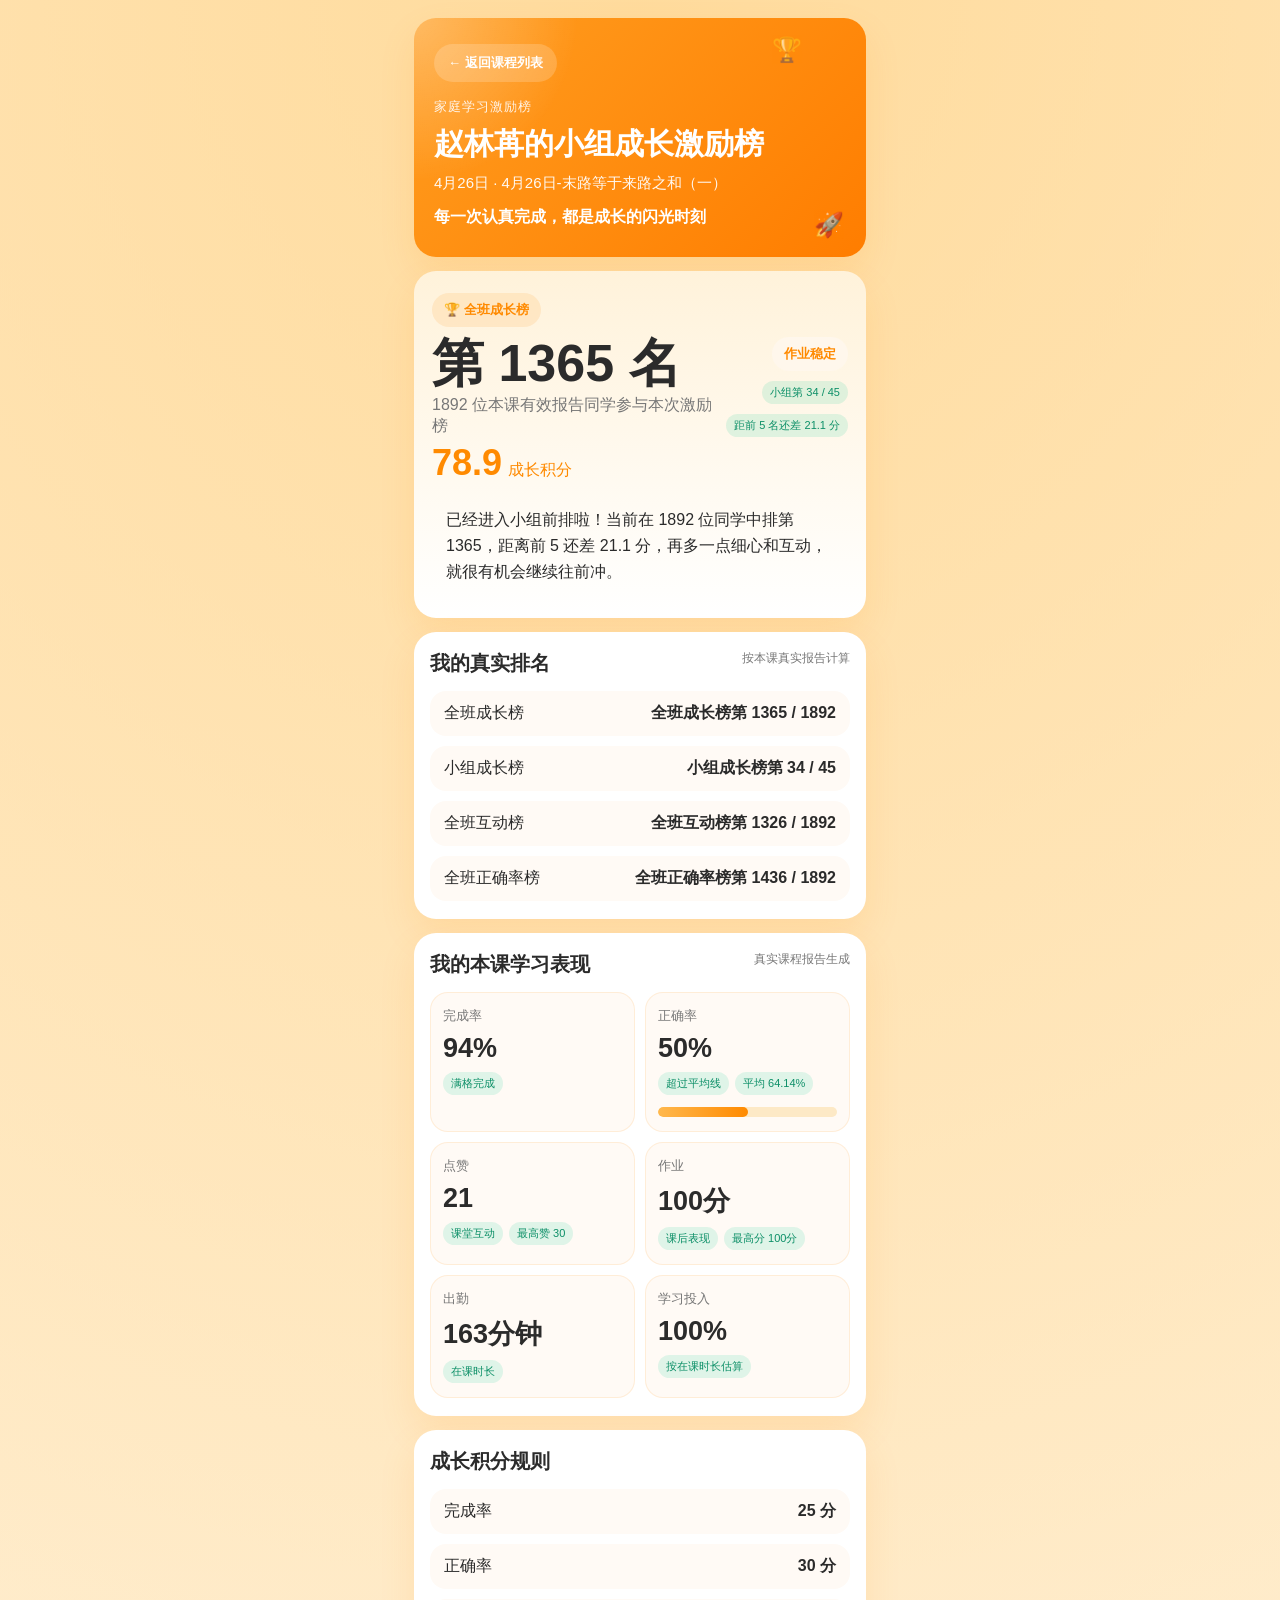
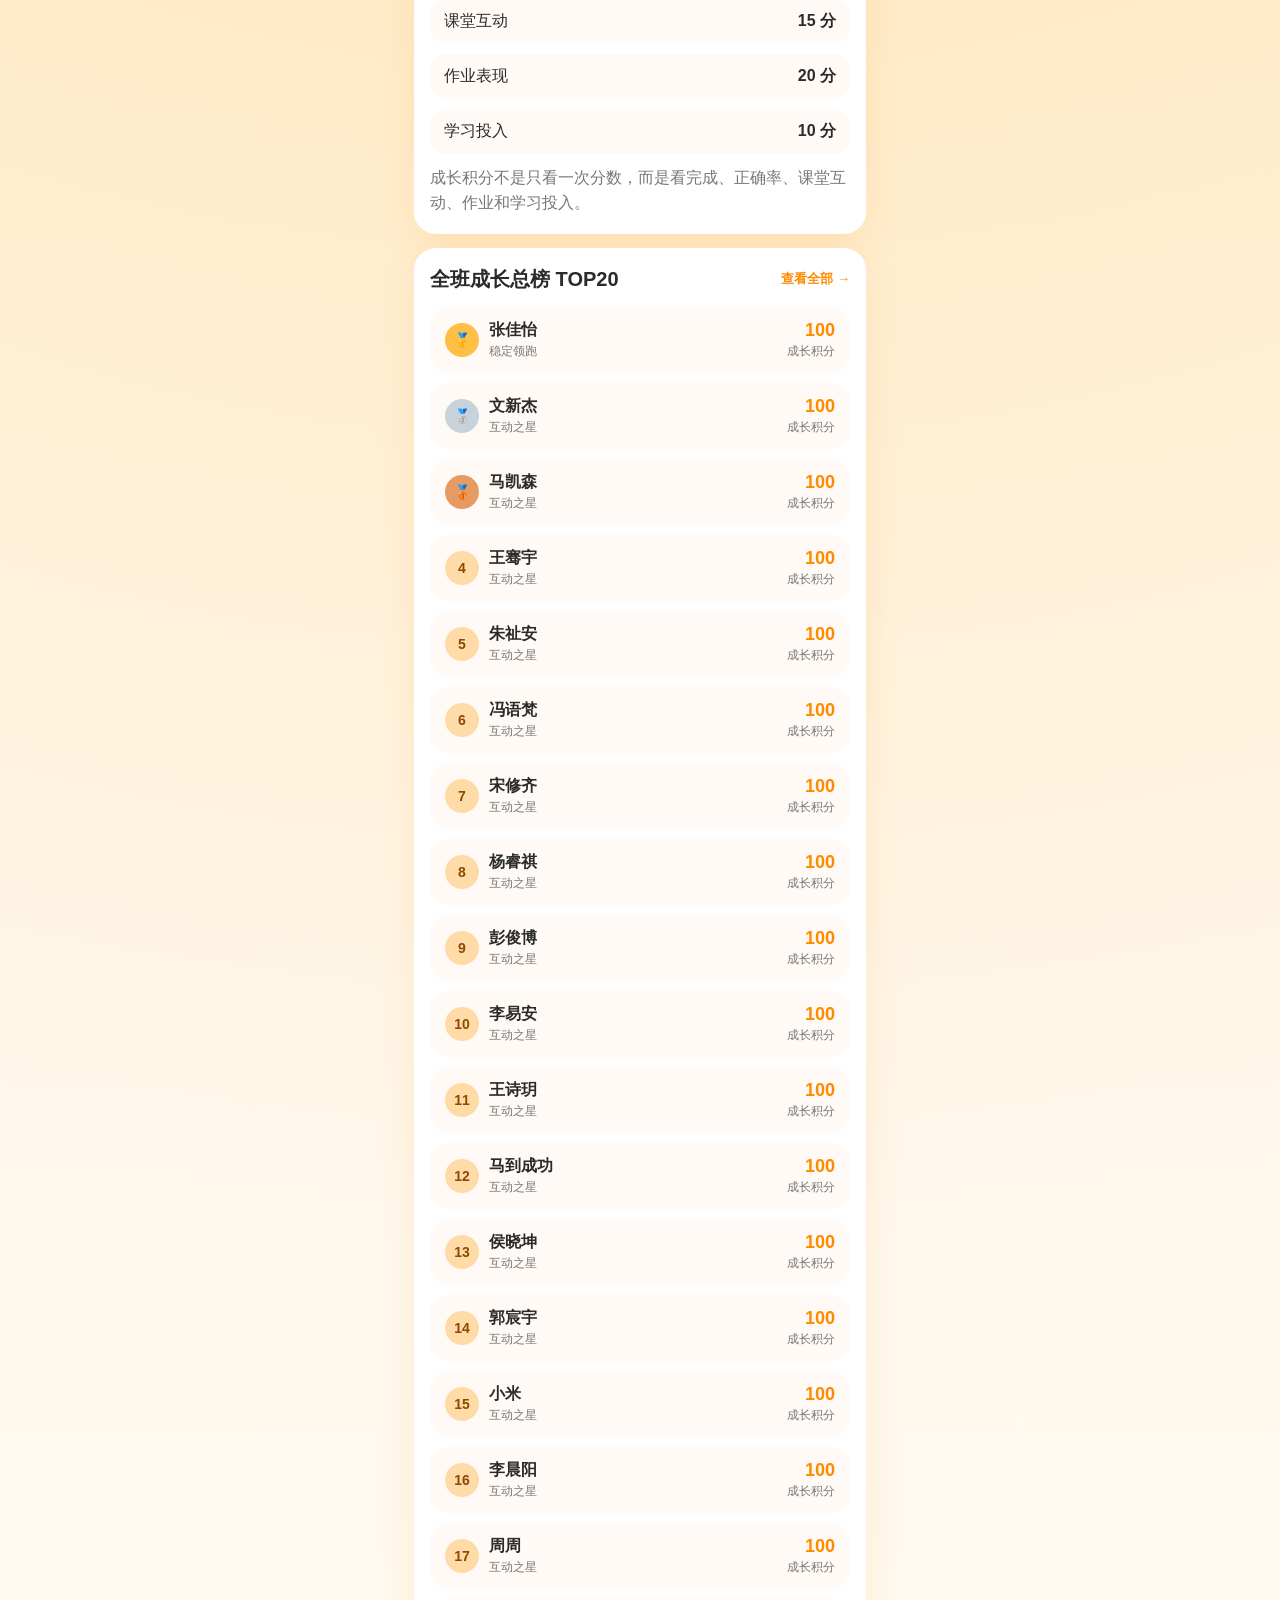
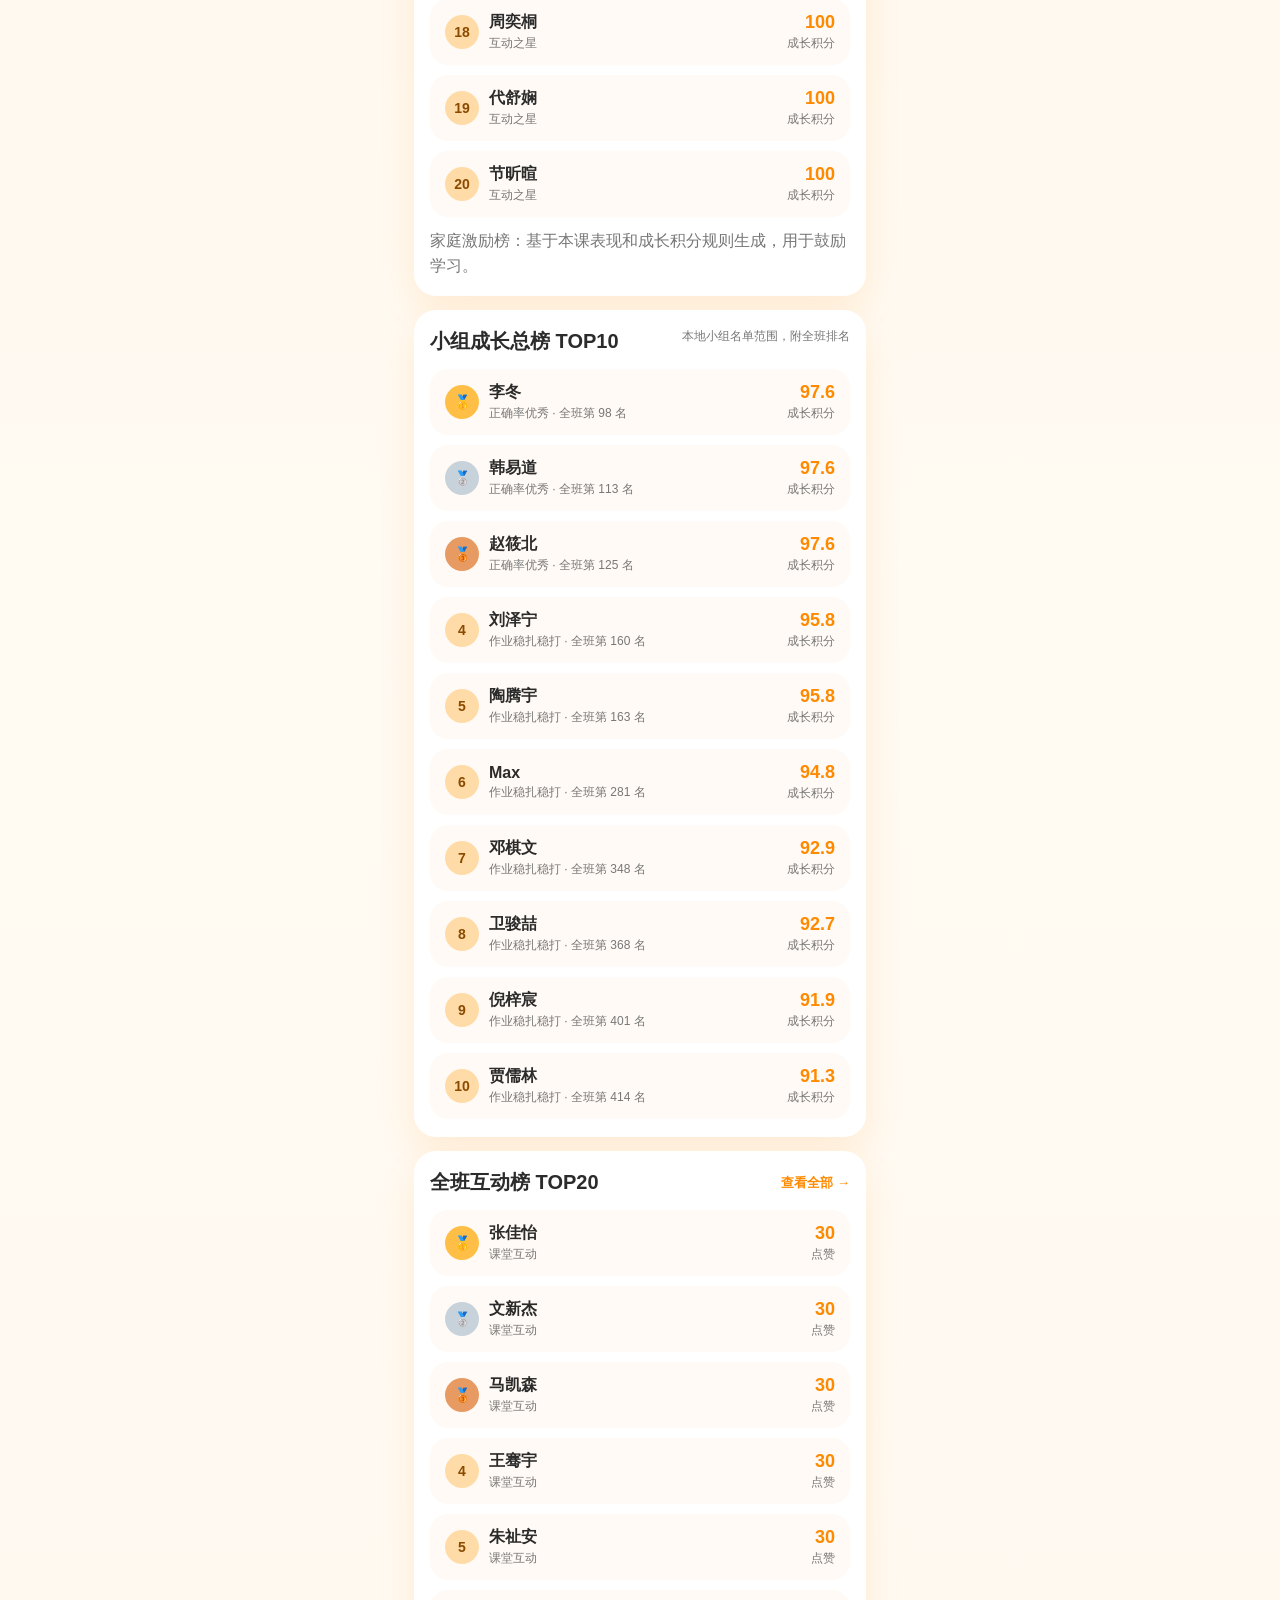
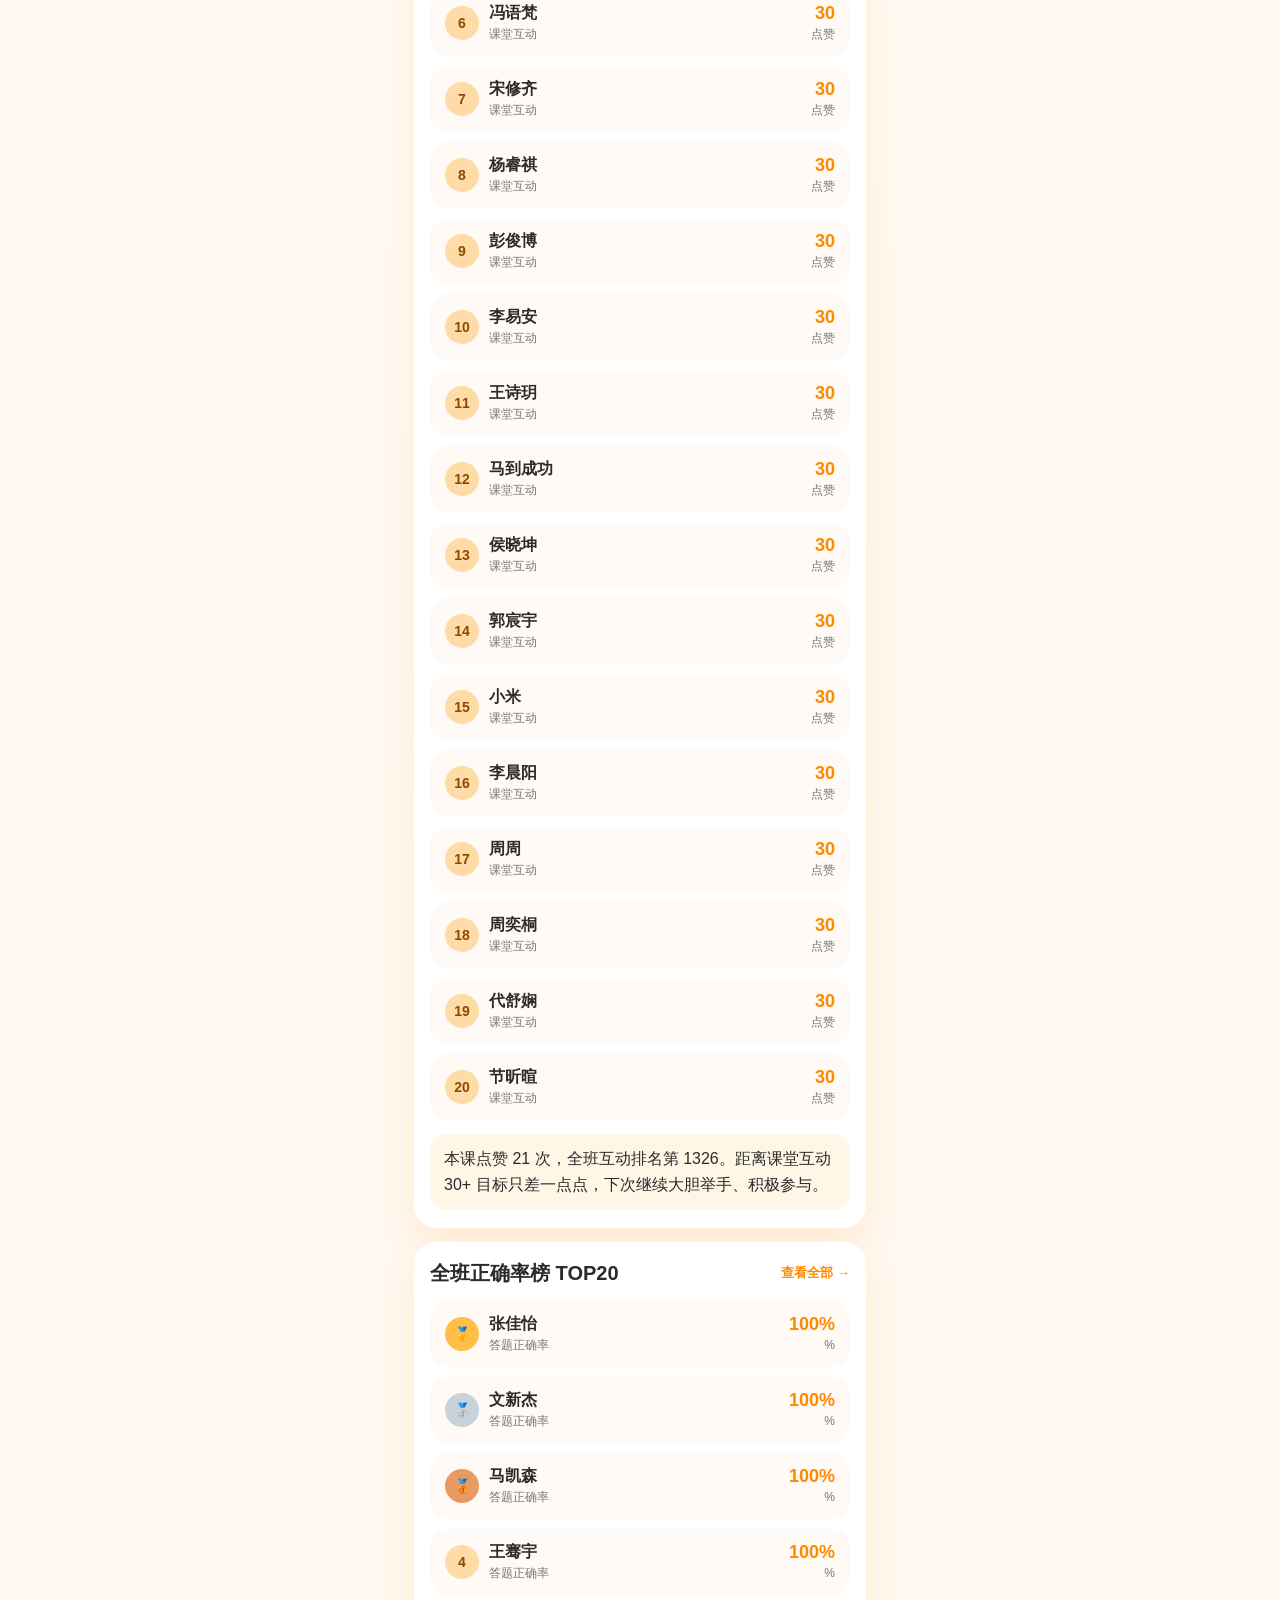
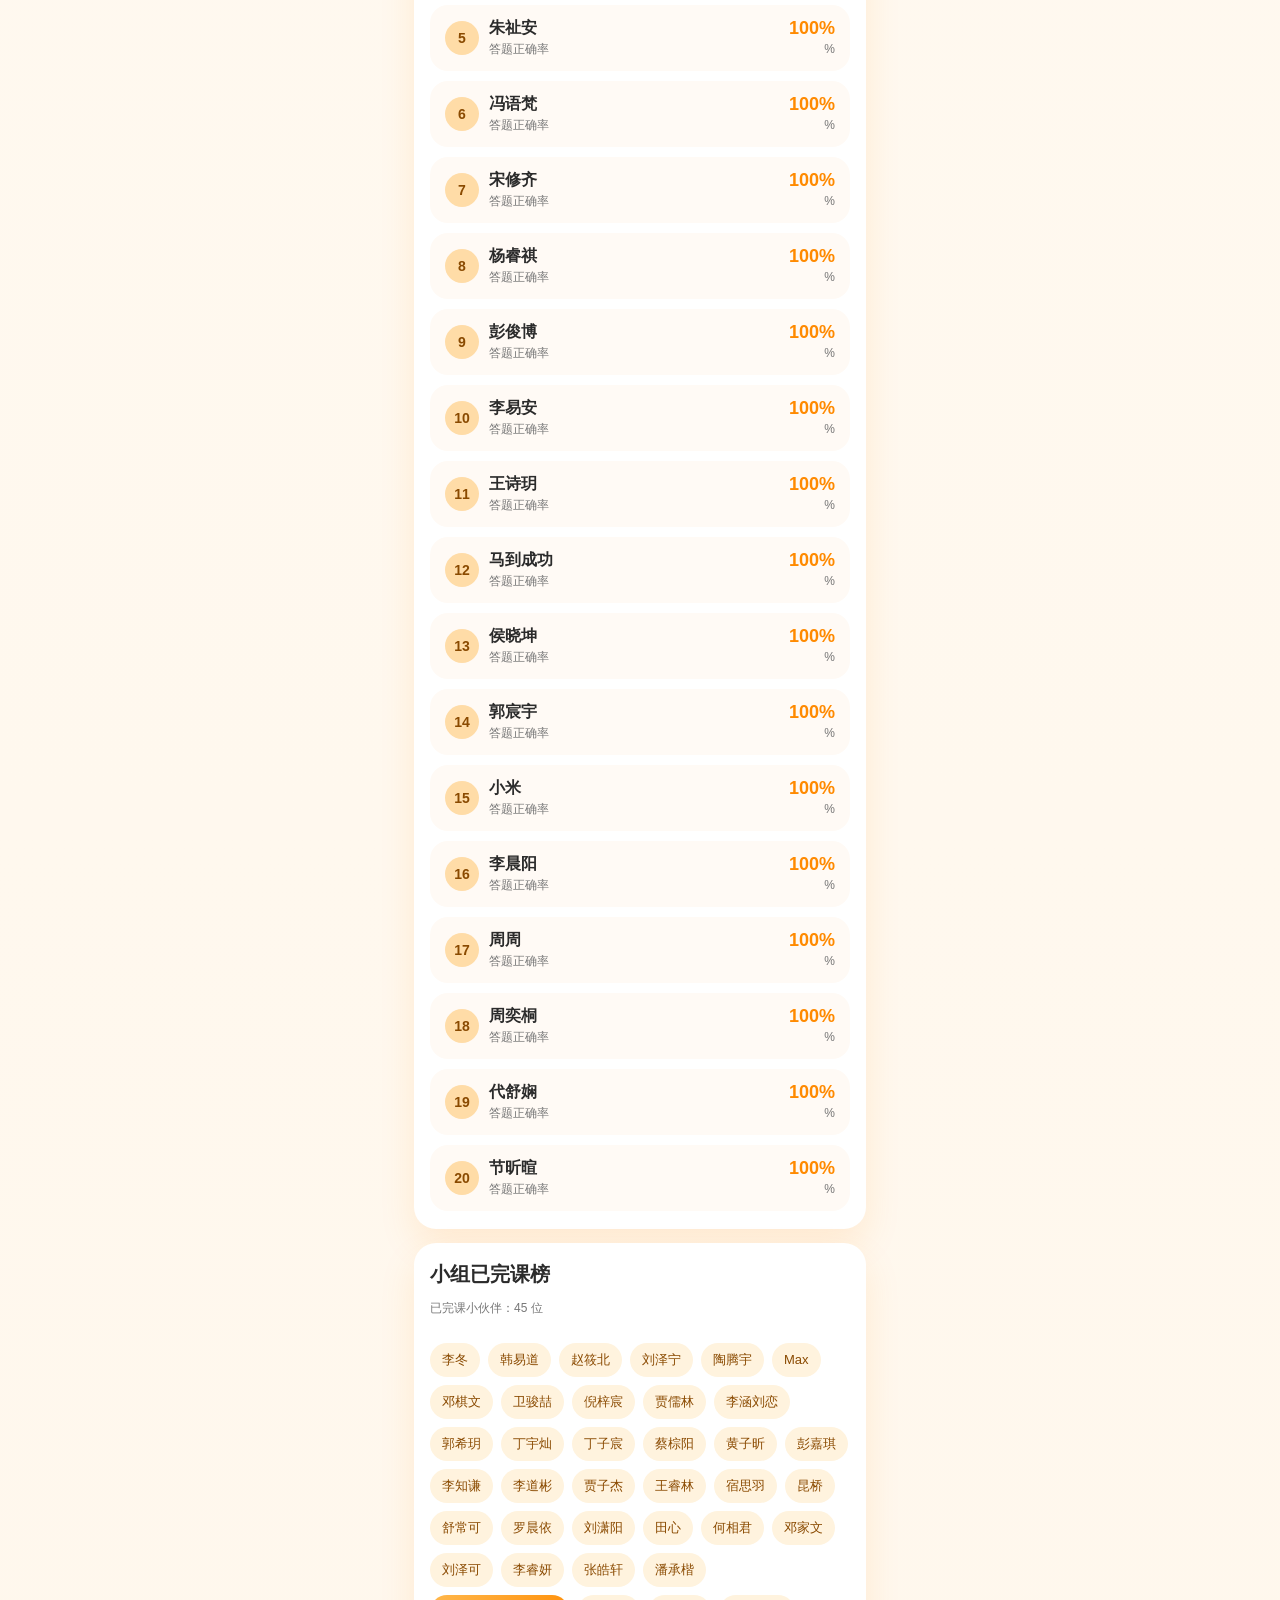
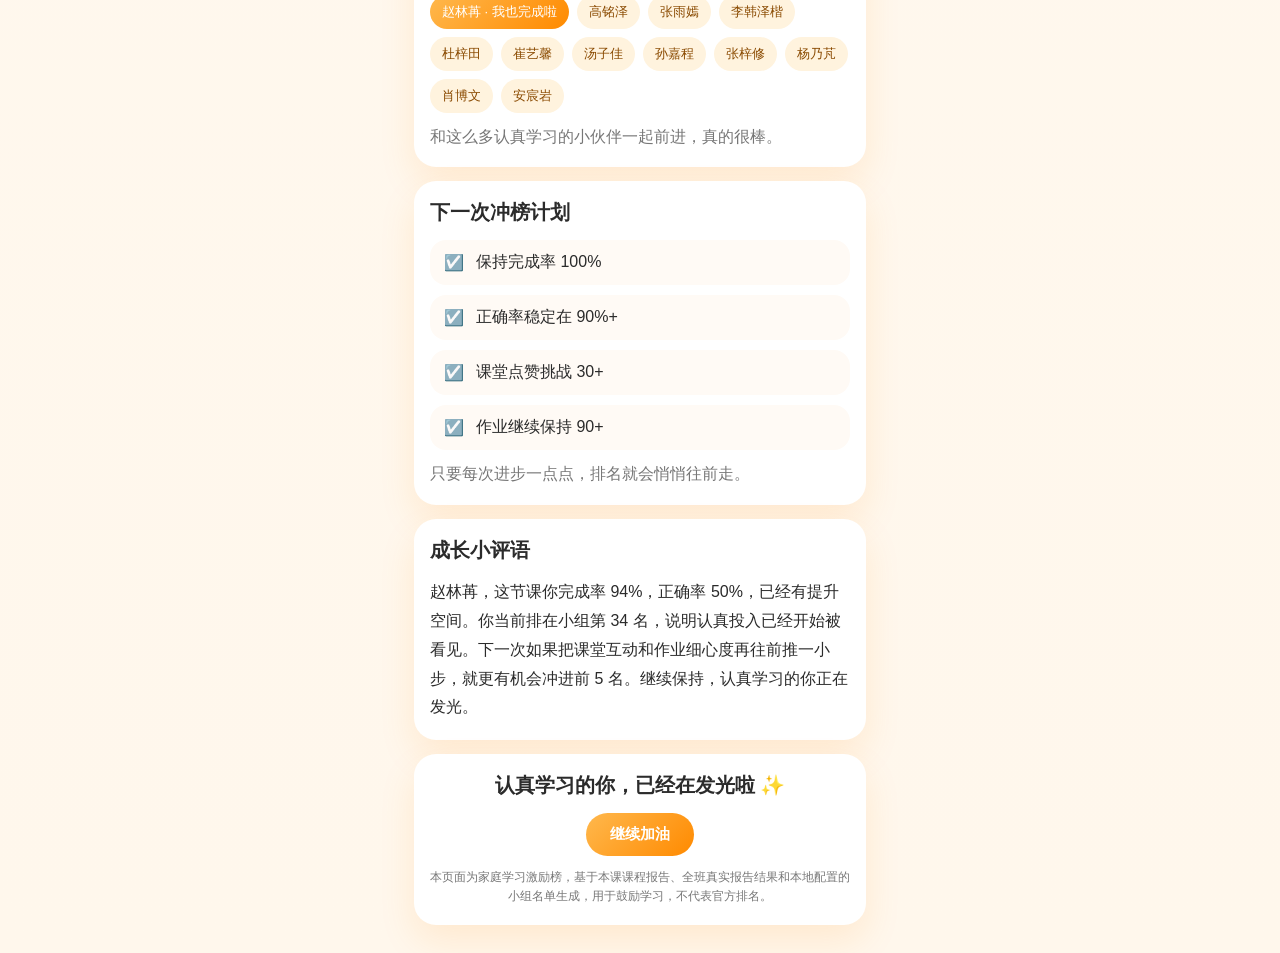
==== course-20260426-2026012817050305122765/h5-growth-rank/index.html @ e6b9616a "Deploy dist" ====
<!DOCTYPE html>
<html lang="zh-CN">
  <head>
    <meta charset="UTF-8" />
    <meta
      name="viewport"
      content="width=device-width, initial-scale=1.0, maximum-scale=1.0, user-scalable=no"
    />
    <title>小组成长激励榜</title>
    <link rel="stylesheet" href="../../assets/course.css" />
  </head>
  <body data-page="course-home">
    <div class="page-shell">
      <header class="hero card-observe">
        <button id="home-back" class="hero-back" type="button">← 返回课程列表</button>
        <div class="hero-decor hero-decor-left">🏆</div>
        <div class="hero-decor hero-decor-right">🚀</div>
        <p class="hero-kicker">家庭学习激励榜</p>
        <h1 id="hero-title" class="hero-title"></h1>
        <p id="hero-subtitle" class="hero-subtitle"></p>
        <p id="hero-message" class="hero-message"></p>
      </header>

      <main id="home-view" class="content">
        <section id="rank-card" class="panel rank-panel card-observe"></section>

        <section class="panel card-observe">
          <div class="section-head">
            <h2>我的真实排名</h2>
            <span class="section-tip">按本课真实报告计算</span>
          </div>
          <div id="extra-ranks" class="rule-list"></div>
        </section>

        <section class="panel card-observe">
          <div class="section-head">
            <h2>我的本课学习表现</h2>
            <span class="section-tip">真实课程报告生成</span>
          </div>
          <div id="stats-grid" class="stats-grid"></div>
        </section>

        <section class="panel card-observe">
          <div class="section-head">
            <h2>成长积分规则</h2>
          </div>
          <div id="score-rules" class="rule-list"></div>
          <p id="score-rule-summary" class="muted paragraph"></p>
        </section>

        <section class="panel card-observe">
          <div class="section-head">
            <h2>全班成长总榜 TOP20</h2>
            <a class="section-link" href="./detail.html?board=growth&page=1">查看全部 →</a>
          </div>
          <div id="class-top10" class="rank-list"></div>
          <p class="muted paragraph">
            家庭激励榜：基于本课表现和成长积分规则生成，用于鼓励学习。
          </p>
        </section>

        <section class="panel card-observe">
          <div class="section-head">
            <h2>小组成长总榜 TOP10</h2>
            <span class="section-tip">本地小组名单范围，附全班排名</span>
          </div>
          <div id="group-top10" class="rank-list"></div>
        </section>

        <section class="panel card-observe">
          <div class="section-head">
            <h2>全班互动榜 TOP20</h2>
            <a class="section-link" href="./detail.html?board=interaction&page=1">查看全部 →</a>
          </div>
          <div id="interaction-top10" class="interaction-list"></div>
          <div id="interaction-summary" class="callout callout-soft"></div>
        </section>

        <section class="panel card-observe">
          <div class="section-head">
            <h2>全班正确率榜 TOP20</h2>
            <a class="section-link" href="./detail.html?board=accuracy&page=1">查看全部 →</a>
          </div>
          <div id="accuracy-top10" class="rank-list"></div>
        </section>

        <section class="panel card-observe">
          <div class="section-head">
            <div>
              <h2>小组已完课榜</h2>
              <p id="group-count" class="muted small"></p>
            </div>
          </div>
          <div id="group-names" class="badge-wall"></div>
          <p class="muted paragraph">
            和这么多认真学习的小伙伴一起前进，真的很棒。
          </p>
        </section>

        <section class="panel card-observe">
          <div class="section-head">
            <h2>下一次冲榜计划</h2>
          </div>
          <div id="goal-list" class="goal-list"></div>
          <p class="muted paragraph">只要每次进步一点点，排名就会悄悄往前走。</p>
        </section>

        <section class="panel card-observe">
          <div class="section-head">
            <h2>成长小评语</h2>
          </div>
          <p id="commentary" class="commentary"></p>
        </section>
      </main>

      <footer id="page-footer" class="footer card-observe">
        <p class="footer-title">认真学习的你，已经在发光啦 ✨</p>
        <button id="energy-button" class="energy-button" type="button">
          继续加油
        </button>
        <p class="muted footer-note">
          本页面为家庭学习激励榜，基于本课课程报告、全班真实报告结果和本地配置的小组名单生成，用于鼓励学习，不代表官方排名。
        </p>
      </footer>
    </div>

    <div id="toast" class="toast" aria-live="polite"></div>
    <script src="../../assets/course-app.js"></script>
  </body>
</html>
---- assets/course.css ----
:root {
  --primary: #ff8a00;
  --primary-light: #ffb84d;
  --green: #20c997;
  --cream: #fff7ec;
  --text-main: #2b2b2b;
  --text-sub: #777;
  --card: #ffffff;
  --gold: #ffbf47;
  --silver: #c7d2da;
  --bronze: #e79b63;
  --line: rgba(255, 138, 0, 0.12);
  --shadow: 0 16px 36px rgba(255, 138, 0, 0.12);
}

* {
  box-sizing: border-box;
}

html {
  scroll-behavior: smooth;
}

body {
  margin: 0;
  font-family: -apple-system, BlinkMacSystemFont, "PingFang SC", "Hiragino Sans GB",
    "Microsoft YaHei", sans-serif;
  color: var(--text-main);
  background:
    radial-gradient(circle at top, rgba(255, 207, 122, 0.65), transparent 32%),
    linear-gradient(180deg, #fff2dd 0%, #fffaf2 42%, #fff7ec 100%);
}

.page-shell {
  width: min(100%, 480px);
  margin: 0 auto;
  padding: 18px 14px 28px;
}

.content {
  display: grid;
  gap: 14px;
}

.hero,
.panel,
.footer {
  position: relative;
  overflow: hidden;
  background: var(--card);
  border-radius: 22px;
  box-shadow: var(--shadow);
}

.hero {
  margin-bottom: 14px;
  padding: 26px 20px 28px;
  color: #fff;
  background:
    radial-gradient(circle at top left, rgba(255, 255, 255, 0.3), transparent 32%),
    linear-gradient(135deg, #ff9d1f 0%, #ff7d00 100%);
}

.hero-back {
  margin-bottom: 16px;
  border: 0;
  border-radius: 999px;
  padding: 10px 14px;
  background: rgba(255, 255, 255, 0.18);
  color: #fff;
  font-size: 13px;
  font-weight: 700;
}

.hero-kicker {
  margin: 0 0 10px;
  font-size: 13px;
  letter-spacing: 0.08em;
  opacity: 0.88;
}

.hero-title {
  margin: 0;
  font-size: 30px;
  line-height: 1.18;
}

.hero-subtitle,
.hero-message {
  margin: 10px 0 0;
  line-height: 1.55;
}

.hero-subtitle {
  font-size: 15px;
  opacity: 0.94;
}

.hero-message {
  max-width: 18em;
  font-size: 16px;
  font-weight: 600;
}

.hero-decor {
  position: absolute;
  font-size: 24px;
  opacity: 0.7;
}

.hero-decor-left {
  top: 18px;
  right: 64px;
}

.hero-decor-right {
  right: 22px;
  bottom: 18px;
}

.panel,
.footer {
  padding: 18px 16px;
}

.rank-panel {
  padding: 22px 18px;
  background:
    linear-gradient(180deg, rgba(255, 191, 71, 0.2), rgba(255, 255, 255, 0)),
    var(--card);
}

.section-head {
  display: flex;
  align-items: start;
  justify-content: space-between;
  gap: 12px;
  margin-bottom: 14px;
}

.section-head h2 {
  margin: 0;
  font-size: 20px;
}

.section-tip,
.small,
.muted {
  color: var(--text-sub);
}

.section-link {
  align-self: center;
  color: var(--primary);
  font-size: 13px;
  font-weight: 700;
  text-decoration: none;
}

.section-tip,
.small {
  font-size: 12px;
}

.paragraph {
  margin: 12px 0 0;
  line-height: 1.55;
}

.rank-grid {
  display: grid;
  grid-template-columns: 1fr auto;
  gap: 12px;
  align-items: center;
}

.rank-badge {
  display: inline-flex;
  align-items: center;
  gap: 8px;
  padding: 8px 12px;
  border-radius: 999px;
  background: rgba(255, 138, 0, 0.12);
  color: var(--primary);
  font-size: 13px;
  font-weight: 700;
}

.rank-number {
  margin: 10px 0 6px;
  font-size: 52px;
  line-height: 1;
  font-weight: 800;
}

.rank-score {
  display: inline-flex;
  align-items: baseline;
  gap: 6px;
  margin-top: 8px;
  color: var(--primary);
}

.rank-score strong {
  font-size: 36px;
  line-height: 1;
}

.rank-aside {
  display: grid;
  gap: 10px;
  justify-items: end;
}

.pill,
.mini-pill {
  display: inline-flex;
  align-items: center;
  justify-content: center;
  border-radius: 999px;
}

.pill {
  padding: 8px 12px;
  background: var(--cream);
  color: var(--primary);
  font-size: 13px;
  font-weight: 700;
}

.mini-pill {
  padding: 4px 8px;
  font-size: 11px;
  background: rgba(32, 201, 151, 0.14);
  color: #0c8f67;
}

.callout {
  margin-top: 14px;
  padding: 12px 14px;
  border-radius: 18px;
  line-height: 1.6;
}

.callout-soft {
  background: #fff6e5;
}

.stats-grid {
  display: grid;
  grid-template-columns: repeat(2, minmax(0, 1fr));
  gap: 10px;
}

.stat-card {
  padding: 14px 12px;
  border-radius: 18px;
  background: #fffaf5;
  border: 1px solid var(--line);
}

.stat-label {
  font-size: 13px;
  color: var(--text-sub);
}

.stat-value {
  margin-top: 8px;
  font-size: 27px;
  font-weight: 800;
}

.stat-note {
  margin-top: 8px;
  display: flex;
  flex-wrap: wrap;
  gap: 6px;
}

.compare-bar {
  margin-top: 12px;
  height: 10px;
  border-radius: 999px;
  background: #fde9c6;
  overflow: hidden;
}

.compare-bar span {
  display: block;
  height: 100%;
  border-radius: inherit;
  background: linear-gradient(90deg, var(--primary-light), var(--primary));
}

.rule-list,
.goal-list {
  display: grid;
  gap: 10px;
}

.rule-row,
.goal-row {
  display: flex;
  align-items: center;
  justify-content: space-between;
  gap: 12px;
  padding: 12px 14px;
  border-radius: 16px;
  background: #fffaf5;
}

.goal-row {
  justify-content: flex-start;
}

.goal-icon {
  flex: none;
}

.rank-list,
.interaction-list {
  display: grid;
  gap: 10px;
}

.detail-panel {
  margin-top: 14px;
}

.detail-head {
  display: grid;
  gap: 10px;
  margin-bottom: 14px;
}

.detail-title {
  margin: 0;
  font-size: 22px;
}

.back-button {
  width: fit-content;
  border: 0;
  border-radius: 999px;
  padding: 10px 14px;
  background: #fff3de;
  color: var(--primary);
  font-size: 13px;
  font-weight: 700;
}

.pagination {
  display: flex;
  align-items: center;
  justify-content: center;
  gap: 8px;
  flex-wrap: wrap;
  margin-top: 16px;
}

.page-button,
.page-indicator {
  border-radius: 999px;
  padding: 8px 12px;
  font-size: 13px;
}

.page-button {
  border: 0;
  background: #fff3de;
  color: var(--primary);
  font-weight: 700;
}

.page-button[disabled] {
  opacity: 0.45;
}

.page-indicator {
  background: #fffaf5;
  color: var(--text-sub);
}

.rank-row,
.interaction-row {
  display: grid;
  grid-template-columns: auto 1fr auto;
  align-items: center;
  gap: 10px;
  padding: 12px 14px;
  border-radius: 18px;
  background: #fffaf5;
  border: 1px solid transparent;
}

.rank-row.is-highlight {
  border-color: rgba(255, 138, 0, 0.38);
  background: linear-gradient(90deg, rgba(255, 138, 0, 0.12), rgba(255, 255, 255, 0.92));
}

.medal {
  width: 34px;
  height: 34px;
  border-radius: 50%;
  display: inline-grid;
  place-items: center;
  font-size: 14px;
  font-weight: 800;
  color: #fff;
}

.medal.rank-1 {
  background: var(--gold);
}

.medal.rank-2 {
  background: var(--silver);
}

.medal.rank-3 {
  background: var(--bronze);
}

.medal.rank-plain {
  background: #ffdca7;
  color: #8a4a00;
}

.row-main strong {
  display: block;
  font-size: 16px;
}

.row-main span,
.row-side span,
.footer-note {
  color: var(--text-sub);
  font-size: 12px;
}

.row-side {
  text-align: right;
}

.row-side strong {
  display: block;
  font-size: 18px;
  color: var(--primary);
}

.badge-wall {
  display: flex;
  flex-wrap: wrap;
  gap: 8px;
}

.name-badge {
  border: 0;
  border-radius: 999px;
  padding: 8px 12px;
  background: #fff3de;
  color: #8a4a00;
  font-size: 13px;
}

.name-badge.is-self {
  background: linear-gradient(135deg, var(--primary-light), var(--primary));
  color: #fff;
}

.name-badge.is-pressed {
  transform: scale(0.96);
}

.commentary {
  margin: 0;
  line-height: 1.8;
}

.footer {
  margin-top: 14px;
  text-align: center;
}

.footer-title {
  margin: 0;
  font-size: 20px;
  font-weight: 800;
}

.energy-button {
  margin-top: 14px;
  border: 0;
  border-radius: 999px;
  padding: 12px 24px;
  background: linear-gradient(135deg, var(--primary-light), var(--primary));
  color: #fff;
  font-size: 15px;
  font-weight: 700;
}

.footer-note {
  margin: 12px 0 0;
  line-height: 1.6;
}

.toast {
  position: fixed;
  left: 50%;
  bottom: 24px;
  transform: translate(-50%, 20px);
  padding: 12px 16px;
  border-radius: 999px;
  background: rgba(43, 43, 43, 0.92);
  color: #fff;
  font-size: 13px;
  opacity: 0;
  pointer-events: none;
  transition: 0.25s ease;
}

.toast.is-visible {
  opacity: 1;
  transform: translate(-50%, 0);
}

.card-observe {
  opacity: 0;
  transform: translateY(18px);
  transition: opacity 0.45s ease, transform 0.45s ease;
}

.card-observe.is-visible,
.rank-panel.is-popped {
  opacity: 1;
  transform: translateY(0);
}

@media (max-width: 420px) {
  .rank-grid {
    grid-template-columns: 1fr;
  }

  .rank-aside {
    justify-items: start;
  }

  .stats-grid {
    grid-template-columns: 1fr;
  }
}
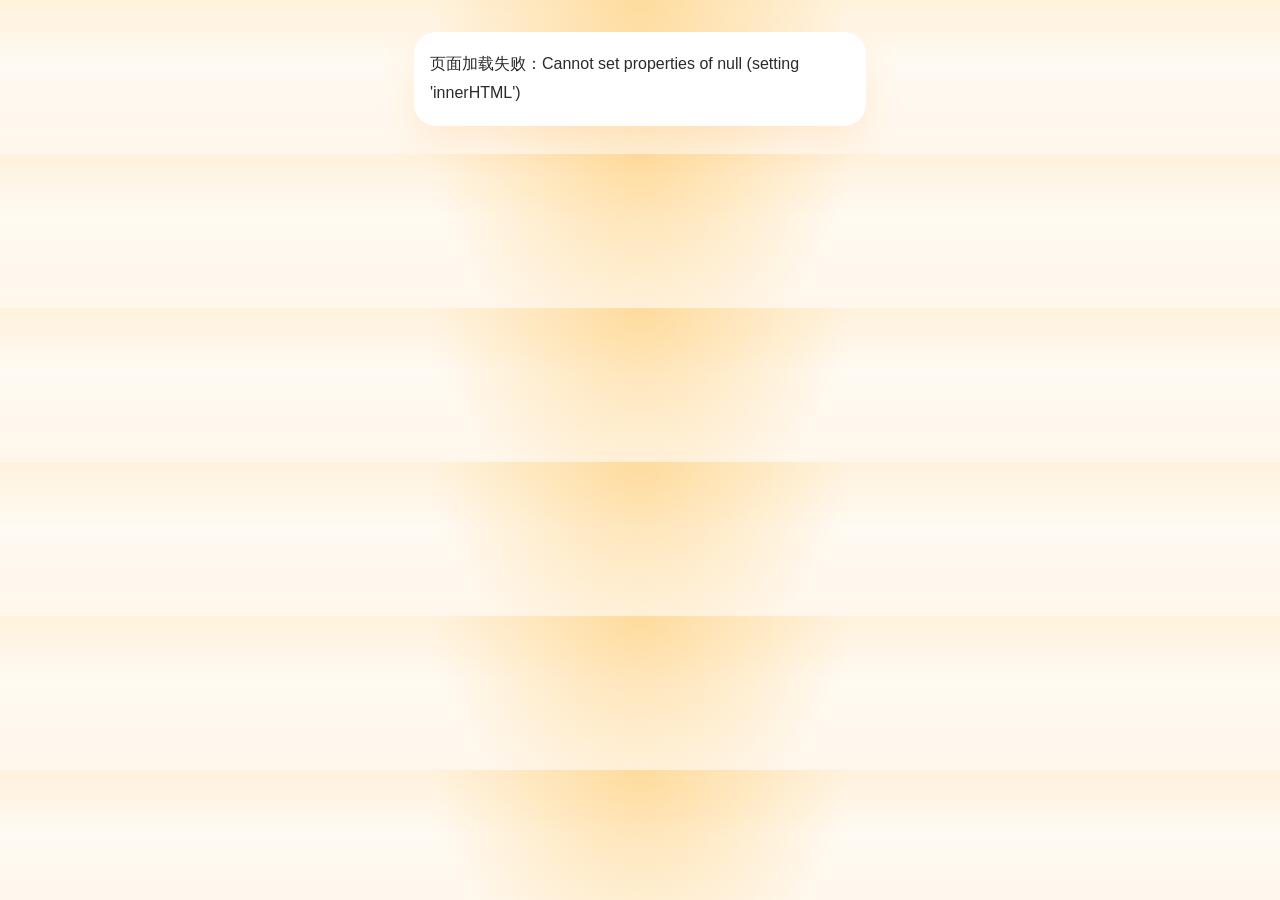
==== commit eefc0d45: "Deploy dist" ====
--- a/course-20260426-2026012817050305122765/h5-growth-rank/index.html
+++ b/course-20260426-2026012817050305122765/h5-growth-rank/index.html
@@ -46,6 +46,20 @@
           </div>
           <div id="score-rules" class="rule-list"></div>
           <p id="score-rule-summary" class="muted paragraph"></p>
+        </section>
+
+        <section class="panel card-observe">
+          <div class="section-head">
+            <h2>我的成长积分拆解</h2>
+            <span class="section-tip">主积分（满分 100）+ 彩蛋（最多 +15）</span>
+          </div>
+          <div id="growth-breakdown" class="rule-list"></div>
+          <div id="growth-score-summary" class="callout callout-soft"></div>
+          <div id="bonus-section" class="bonus-section hidden">
+            <h3 class="bonus-title">🌟 彩蛋激励</h3>
+            <div id="bonus-breakdown" class="rule-list"></div>
+            <p id="bonus-summary" class="muted paragraph"></p>
+          </div>
         </section>
 
         <section class="panel card-observe">
--- a/assets/course.css
+++ b/assets/course.css
@@ -213,11 +213,22 @@
 }
 
 .pill,
-.mini-pill {
+.mini-pill,
+.bonus-pill {
   display: inline-flex;
   align-items: center;
   justify-content: center;
   border-radius: 999px;
+}
+
+.bonus-pill {
+  padding: 4px 10px;
+  margin-left: 8px;
+  background: linear-gradient(135deg, #ffb86b, #ff8a5b);
+  color: #fff;
+  font-size: 12px;
+  font-weight: 600;
+  vertical-align: middle;
 }
 
 .pill {
@@ -313,6 +324,20 @@
   justify-content: flex-start;
 }
 
+.rule-row-split {
+  align-items: flex-start;
+}
+
+.rule-row-split > div:first-child {
+  display: grid;
+  gap: 4px;
+}
+
+.rule-subtext {
+  font-size: 12px;
+  color: var(--text-sub);
+}
+
 .goal-icon {
   flex: none;
 }
@@ -549,3 +574,47 @@
     grid-template-columns: 1fr;
   }
 }
+
+/* 主积分 + 彩蛋展示 */
+.hidden {
+  display: none !important;
+}
+
+.bonus-section {
+  margin-top: 16px;
+  padding: 16px;
+  border-radius: 18px;
+  background: linear-gradient(135deg, rgba(255, 215, 0, 0.08), rgba(255, 165, 0, 0.08));
+  border: 1px dashed rgba(255, 165, 0, 0.32);
+}
+
+.bonus-title {
+  margin: 0 0 12px;
+  font-size: 16px;
+  font-weight: 700;
+  color: #b35c00;
+}
+
+.bonus-hit {
+  background: rgba(255, 215, 0, 0.14);
+  border-radius: 12px;
+  padding: 4px 8px;
+  margin: -4px -8px;
+}
+
+.bonus-miss {
+  opacity: 0.55;
+}
+
+/* 同分提示 */
+.tied-tag {
+  display: inline-block;
+  margin-top: 4px;
+  padding: 2px 8px;
+  border-radius: 999px;
+  background: rgba(255, 122, 24, 0.14);
+  color: #9a4d00;
+  font-size: 11px;
+  font-weight: 600;
+  letter-spacing: 0.02em;
+}
